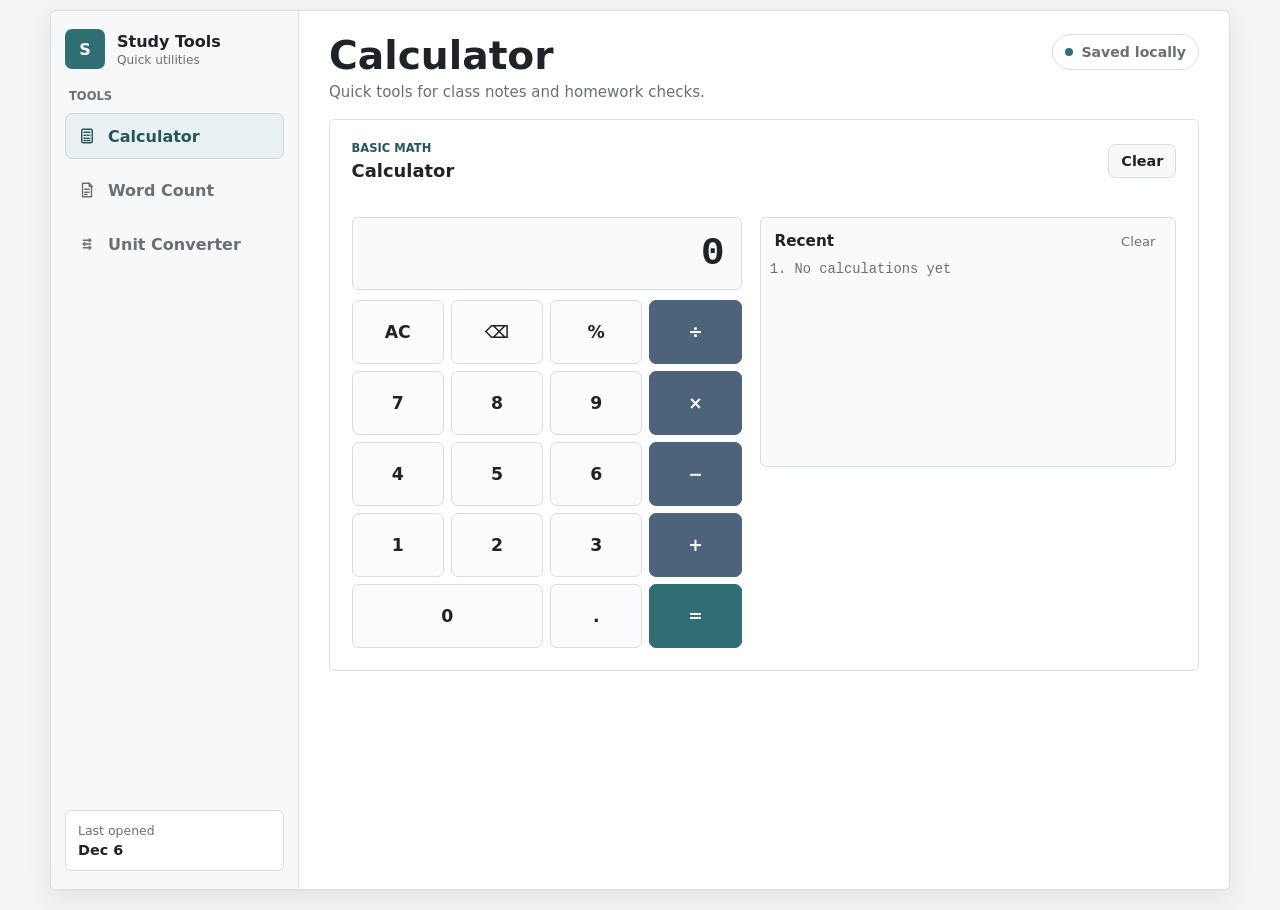
==== index.html @ 88765aec "Add website files" ====
<!doctype html>
<html lang="en">
  <head>
    <meta charset="UTF-8" />
    <meta name="viewport" content="width=device-width, initial-scale=1.0" />
    <meta
      name="description"
      content="A simple student tools page with a calculator and word counter."
    />
    <title>Study Tools</title>
    <link rel="icon" href="assets/favicon.svg" type="image/svg+xml" />
    <link rel="stylesheet" href="styles.css" />
  </head>
  <body>
    <main class="app-shell">
      <aside class="sidebar" aria-label="Tools">
        <a class="brand" href="#" aria-label="Study Tools home">
          <span class="brand-mark" aria-hidden="true">S</span>
          <span>
            <strong>Study Tools</strong>
            <small>Quick utilities</small>
          </span>
        </a>

        <nav class="tool-nav" aria-label="Tool navigation">
          <p class="nav-label">Tools</p>
          <button class="nav-item active" type="button" data-tool="calculator">
            <svg viewBox="0 0 24 24" aria-hidden="true">
              <rect x="5" y="3" width="14" height="18" rx="2" />
              <path d="M8 7h8M8 11h2M12 11h2M16 11h.01M8 15h2M12 15h2M16 15h.01M8 18h2M12 18h4" />
            </svg>
            <span>Calculator</span>
          </button>

          <button class="nav-item" type="button" data-tool="word-count">
            <svg viewBox="0 0 24 24" aria-hidden="true">
              <path d="M6 3h9l3 3v15H6z" />
              <path d="M15 3v4h4M9 11h6M9 15h6M9 18h3" />
            </svg>
            <span>Word Count</span>
          </button>

          <button class="nav-item" type="button" data-tool="unit-converter">
            <svg viewBox="0 0 24 24" aria-hidden="true">
              <path d="M7 7h10M7 12h10M7 17h10" />
              <path d="m15 5 2 2-2 2M9 10l-2 2 2 2M15 15l2 2-2 2" />
            </svg>
            <span>Unit Converter</span>
          </button>

        </nav>

        <div class="sidebar-note">
          <span>Last opened</span>
          <strong id="lastOpened">Today</strong>
        </div>
      </aside>

      <section class="content-area">
        <header class="topbar">
          <div>
            <h1 id="toolTitle">Calculator</h1>
            <p class="page-note">Quick tools for class notes and homework checks.</p>
          </div>
          <div class="status-pill" aria-label="Current mode">
            <span></span>
            Saved locally
          </div>
        </header>

        <section class="tool-panel active" id="calculator" aria-labelledby="calculator-title">
          <div class="tool-intro">
            <div>
              <p class="eyebrow">Basic math</p>
              <h2 id="calculator-title">Calculator</h2>
            </div>
            <button class="ghost-button" type="button" id="clearCalculator">Clear</button>
          </div>

          <div class="calculator">
            <output class="calc-display" id="calcDisplay" aria-live="polite">0</output>
            <div class="calc-keys" aria-label="Calculator keys">
              <button type="button" data-action="clear">AC</button>
              <button type="button" data-action="backspace">⌫</button>
              <button type="button" data-value="%">%</button>
              <button class="operator" type="button" data-value="/">÷</button>

              <button type="button" data-value="7">7</button>
              <button type="button" data-value="8">8</button>
              <button type="button" data-value="9">9</button>
              <button class="operator" type="button" data-value="*">×</button>

              <button type="button" data-value="4">4</button>
              <button type="button" data-value="5">5</button>
              <button type="button" data-value="6">6</button>
              <button class="operator" type="button" data-value="-">−</button>

              <button type="button" data-value="1">1</button>
              <button type="button" data-value="2">2</button>
              <button type="button" data-value="3">3</button>
              <button class="operator" type="button" data-value="+">+</button>

              <button class="wide" type="button" data-value="0">0</button>
              <button type="button" data-value=".">.</button>
              <button class="equals" type="button" data-action="equals">=</button>
            </div>
          </div>

          <aside class="history-box" aria-label="Calculation history">
            <div class="history-header">
              <h3>Recent</h3>
              <button type="button" id="clearHistory">Clear</button>
            </div>
            <ol id="calcHistory">
              <li>No calculations yet</li>
            </ol>
          </aside>
        </section>

        <section class="tool-panel" id="word-count" aria-labelledby="word-count-title">
          <div class="tool-intro">
            <div>
              <p class="eyebrow">Writing helper</p>
              <h2 id="word-count-title">Word Count</h2>
            </div>
            <button class="ghost-button" type="button" id="clearText">Clear text</button>
          </div>

          <textarea
            id="textInput"
            class="text-input"
            spellcheck="true"
            placeholder="Paste or type your text here..."
            aria-label="Text to count"
          ></textarea>

          <div class="text-toolbar">
            <span id="textStatus">Unsaved draft</span>
            <span>Average: 220 words/min</span>
          </div>

          <div class="stats-grid" aria-label="Text statistics">
            <article>
              <span>Words</span>
              <strong id="wordTotal">0</strong>
            </article>
            <article>
              <span>Characters</span>
              <strong id="charTotal">0</strong>
            </article>
            <article>
              <span>Sentences</span>
              <strong id="sentenceTotal">0</strong>
            </article>
            <article>
              <span>Reading time</span>
              <strong id="readingTime">0 min</strong>
            </article>
          </div>
        </section>

        <section class="tool-panel" id="unit-converter" aria-labelledby="unit-converter-title">
          <div class="tool-intro">
            <div>
              <p class="eyebrow">Common units</p>
              <h2 id="unit-converter-title">Unit Converter</h2>
            </div>
            <button class="ghost-button" type="button" id="resetConverter">Reset</button>
          </div>

          <div class="converter-grid">
            <label class="form-field">
              <span>Category</span>
              <select id="unitCategory">
                <option value="length">Length</option>
                <option value="mass">Mass</option>
                <option value="temperature">Temperature</option>
              </select>
            </label>

            <label class="form-field">
              <span>Value</span>
              <input id="unitValue" type="number" inputmode="decimal" value="1" />
            </label>

            <label class="form-field">
              <span>From</span>
              <select id="fromUnit"></select>
            </label>

            <label class="form-field">
              <span>To</span>
              <select id="toUnit"></select>
            </label>
          </div>

          <div class="conversion-result" aria-live="polite">
            <span>Result</span>
            <strong id="conversionResult">1 meter = 100 centimeters</strong>
          </div>

          <div class="common-conversions" aria-label="Common conversions">
            <h3>Common conversions</h3>
            <div id="commonConversions"></div>
          </div>
        </section>

      </section>
    </main>

    <section class="arcade-screen is-hidden" id="arcadeScreen" aria-label="Arcade page">
      <div class="arcade-main">
        <header class="arcade-topbar">
          <div>
            <p>Arcade</p>
            <h2>Game Library</h2>
          </div>

          <div class="arcade-actions">
            <label class="arcade-search">
              <span>Search games</span>
              <input id="gameSearch" type="search" placeholder="Search" autocomplete="off" />
            </label>
            <button class="arcade-close" type="button" id="closeArcade">Back to tools</button>
          </div>
        </header>

        <main class="arcade-layout">
          <section class="game-browser" id="gameBrowser" aria-label="Game library">
            <div class="arcade-section-head">
              <h3>Top picks for you</h3>
              <span>Click a card to play</span>
            </div>
            <div class="category-tabs" id="categoryTabs" aria-label="Game categories"></div>
            <div class="game-grid" id="gameGrid"></div>
          </section>

          <section class="game-player is-hidden" id="gamePlayer" aria-label="Game player">
            <div class="player-header">
              <div>
                <p id="activeGameCategory">Game</p>
                <h3 id="activeGameTitle">Select a game</h3>
              </div>
              <div>
                <button type="button" id="closeGame">Back to games</button>
                <button type="button" id="fullscreenGame">Fullscreen</button>
              </div>
            </div>
            <iframe
              id="gameFrame"
              title="Game player"
              loading="lazy"
              referrerpolicy="no-referrer"
              allow="fullscreen; gamepad; autoplay"
            ></iframe>
          </section>
        </main>
      </div>
    </section>

    <script src="script.js"></script>
  </body>
</html>
---- styles.css ----
:root {
  color-scheme: light;
  --bg: #f3f4f5;
  --surface: #ffffff;
  --surface-soft: #f7f8f9;
  --ink: #1f2328;
  --muted: #687076;
  --line: #d8dee4;
  --accent: #2f6f73;
  --accent-dark: #24575a;
  --blue: #4d6379;
  --shadow: 0 8px 24px rgba(31, 35, 40, 0.08);
  --radius: 6px;
  font-family:
    Inter, ui-sans-serif, system-ui, -apple-system, BlinkMacSystemFont, "Segoe UI",
    sans-serif;
}

* {
  box-sizing: border-box;
}

body {
  min-width: 320px;
  height: 100vh;
  margin: 0;
  overflow: hidden;
  color: var(--ink);
  background: var(--bg);
}

button,
input,
select,
textarea {
  font: inherit;
}

button {
  cursor: pointer;
}

.app-shell {
  display: grid;
  grid-template-columns: 248px minmax(0, 1fr);
  width: min(1180px, calc(100% - 20px));
  height: calc(100vh - 20px);
  margin: 10px auto;
  overflow: hidden;
  border: 1px solid var(--line);
  border-radius: var(--radius);
  background: var(--surface);
  box-shadow: var(--shadow);
}

.sidebar {
  display: flex;
  flex-direction: column;
  gap: 20px;
  padding: 18px 14px;
  border-right: 1px solid var(--line);
  background: #f6f8fa;
}

.brand {
  display: inline-flex;
  align-items: center;
  gap: 12px;
  color: inherit;
  text-decoration: none;
}

.brand-mark {
  display: grid;
  width: 40px;
  height: 40px;
  place-items: center;
  border-radius: 7px;
  color: #ffffff;
  background: var(--accent);
  font-weight: 780;
}

.brand strong,
.brand small {
  display: block;
}

.brand small {
  margin-top: 2px;
  color: var(--muted);
  font-size: 0.76rem;
}

.tool-nav {
  display: grid;
  gap: 8px;
}

.nav-label {
  grid-column: 1 / -1;
  margin: 0 0 2px 4px;
  color: var(--muted);
  font-size: 0.72rem;
  font-weight: 700;
  text-transform: uppercase;
}

.nav-item {
  display: flex;
  align-items: center;
  gap: 12px;
  min-height: 46px;
  padding: 0 12px;
  border: 1px solid transparent;
  border-radius: 7px;
  color: var(--muted);
  background: transparent;
  font-weight: 650;
  text-align: left;
}

.nav-item:hover {
  color: var(--ink);
  background: var(--surface-soft);
}

.nav-item.active {
  border-color: #c8d7d9;
  color: var(--accent-dark);
  background: #e9f1f2;
}

.nav-item svg {
  width: 18px;
  height: 18px;
  flex: 0 0 auto;
  fill: none;
  stroke: currentColor;
  stroke-linecap: round;
  stroke-linejoin: round;
  stroke-width: 1.9;
}

.is-hidden {
  display: none !important;
}

.sidebar-note {
  margin-top: auto;
  padding: 12px;
  border: 1px solid var(--line);
  border-radius: var(--radius);
  background: #ffffff;
}

.sidebar-note span,
.page-note,
.text-toolbar,
.history-box li {
  color: var(--muted);
}

.sidebar-note span {
  display: block;
  margin-bottom: 4px;
  font-size: 0.78rem;
}

.sidebar-note strong {
  display: block;
  font-size: 0.9rem;
}

.content-area {
  display: flex;
  flex-direction: column;
  min-width: 0;
  min-height: 0;
  padding: clamp(14px, 2.5vh, 24px) clamp(18px, 3vw, 30px);
}

.topbar {
  display: flex;
  align-items: flex-start;
  justify-content: space-between;
  gap: 18px;
  margin-bottom: clamp(12px, 2vh, 20px);
}

.eyebrow {
  margin: 0 0 5px;
  color: var(--accent-dark);
  font-size: 0.72rem;
  font-weight: 700;
  letter-spacing: 0;
  text-transform: uppercase;
}

h1,
h2,
p {
  margin-top: 0;
}

h1 {
  margin-bottom: 0;
  font-size: clamp(1.65rem, 4vw, 2.45rem);
  line-height: 1.1;
  letter-spacing: 0;
}

h2 {
  margin-bottom: 0;
  font-size: 1.12rem;
  letter-spacing: 0;
}

.page-note {
  margin: 6px 0 0;
  font-size: 0.94rem;
}

.status-pill {
  display: inline-flex;
  align-items: center;
  gap: 8px;
  min-height: 36px;
  padding: 0 12px;
  border: 1px solid var(--line);
  border-radius: 999px;
  color: var(--muted);
  background: var(--surface);
  font-size: 0.88rem;
  font-weight: 650;
  white-space: nowrap;
}

.status-pill span {
  width: 8px;
  height: 8px;
  border-radius: 999px;
  background: var(--accent);
}

.tool-panel {
  display: none;
  width: min(900px, 100%);
  max-height: 100%;
  padding: clamp(14px, 2.4vh, 22px);
  overflow: hidden;
  border: 1px solid var(--line);
  border-radius: var(--radius);
  background: var(--surface);
  box-shadow: none;
}

.tool-panel.active {
  display: block;
}

#calculator.tool-panel.active {
  display: grid;
}

.tool-intro {
  display: flex;
  align-items: center;
  justify-content: space-between;
  gap: 16px;
  margin-bottom: clamp(12px, 2vh, 18px);
}

#calculator .tool-intro {
  grid-column: 1 / -1;
}

.ghost-button {
  min-height: 34px;
  padding: 0 12px;
  border: 1px solid var(--line);
  border-radius: 7px;
  color: var(--ink);
  background: var(--surface-soft);
  font-size: 0.9rem;
  font-weight: 650;
}

.ghost-button:hover {
  border-color: rgba(25, 114, 120, 0.34);
}

#calculator {
  display: none;
  grid-template-columns: minmax(280px, 390px) minmax(220px, 1fr);
  gap: 18px;
  align-items: start;
}

.calculator {
  display: grid;
  gap: 10px;
  width: min(390px, 100%);
}

.calc-display {
  display: block;
  min-height: 64px;
  padding: 12px 16px;
  overflow-x: auto;
  border: 1px solid var(--line);
  border-radius: var(--radius);
  color: var(--ink);
  background: #f8fafb;
  font-family: "SFMono-Regular", Consolas, "Liberation Mono", monospace;
  font-size: clamp(1.45rem, 5vh, 2.45rem);
  font-weight: 600;
  line-height: 1.2;
  text-align: right;
  white-space: nowrap;
}

.calc-keys {
  display: grid;
  grid-template-columns: repeat(4, minmax(0, 1fr));
  grid-auto-rows: clamp(46px, 8vh, 64px);
  gap: 7px;
}

.calc-keys button {
  min-width: 0;
  min-height: 0;
  border: 1px solid var(--line);
  border-radius: 7px;
  color: var(--ink);
  background: #f9fbfc;
  font-size: 1.08rem;
  font-weight: 650;
}

.calc-keys button:hover {
  background: var(--surface-soft);
}

.calc-keys .operator {
  color: #ffffff;
  border-color: var(--blue);
  background: var(--blue);
}

.calc-keys .equals {
  color: #ffffff;
  border-color: var(--accent);
  background: var(--accent);
}

.calc-keys .wide {
  grid-column: span 2;
}

.text-input {
  display: block;
  width: 100%;
  height: clamp(190px, 39vh, 310px);
  min-height: 0;
  padding: 18px;
  resize: vertical;
  border: 1px solid var(--line);
  border-radius: var(--radius);
  color: var(--ink);
  background: #f8fafb;
  font-size: 1rem;
  line-height: 1.6;
  outline: none;
}

.converter-grid {
  display: grid;
  grid-template-columns: repeat(2, minmax(0, 1fr));
  gap: 14px;
}

.form-field {
  display: grid;
  gap: 7px;
}

.form-field span {
  color: var(--muted);
  font-size: 0.84rem;
  font-weight: 650;
}

.form-field input,
.form-field select {
  width: 100%;
  min-height: 42px;
  padding: 0 11px;
  border: 1px solid var(--line);
  border-radius: var(--radius);
  color: var(--ink);
  background: #f8fafb;
}

.form-field input:focus,
.form-field select:focus {
  border-color: rgba(25, 114, 120, 0.56);
  box-shadow: 0 0 0 3px rgba(25, 114, 120, 0.12);
  outline: none;
}

.conversion-result {
  display: grid;
  gap: 8px;
  margin-top: 18px;
  padding: 16px;
  border: 1px solid #c8d7d9;
  border-radius: var(--radius);
  background: #f3f8f8;
}

.conversion-result span {
  color: var(--muted);
  font-size: 0.82rem;
  font-weight: 650;
}

.conversion-result strong {
  overflow-wrap: anywhere;
  font-size: clamp(1.1rem, 3vw, 1.55rem);
}

.common-conversions {
  margin-top: 18px;
  padding: 14px;
  border: 1px solid var(--line);
  border-radius: var(--radius);
  background: #f8fafb;
}

.common-conversions h3 {
  margin: 0 0 10px;
  font-size: 0.95rem;
}

.common-conversions div {
  display: grid;
  grid-template-columns: repeat(3, minmax(0, 1fr));
  gap: 8px;
}

.common-conversions button {
  min-height: 40px;
  padding: 0 10px;
  border: 1px solid var(--line);
  border-radius: var(--radius);
  color: var(--ink);
  background: #ffffff;
  font-size: 0.86rem;
  text-align: left;
}

.common-conversions button:hover {
  background: var(--surface-soft);
}

.arcade-screen {
  position: fixed;
  inset: 0;
  z-index: 50;
  display: block;
  background: #000000;
  color: #f6f7f9;
}

.arcade-main {
  display: flex;
  width: 100%;
  height: 100%;
  min-width: 0;
  min-height: 0;
  flex-direction: column;
  background: #090a11;
}

.arcade-topbar {
  display: flex;
  align-items: center;
  justify-content: space-between;
  gap: 18px;
  min-height: 70px;
  padding: 16px 26px 8px;
  background: #090a11;
}

.arcade-topbar p,
.player-header p {
  margin: 0 0 4px;
  color: rgba(255, 255, 255, 0.56);
  font-size: 0.76rem;
  font-weight: 700;
  text-transform: uppercase;
}

.arcade-topbar h2,
.player-header h3 {
  margin: 0;
  color: #ffffff;
  letter-spacing: 0;
}

.arcade-actions {
  display: flex;
  align-items: end;
  gap: 10px;
}

.arcade-search {
  display: grid;
  gap: 6px;
}

.arcade-search span {
  color: rgba(255, 255, 255, 0.48);
  font-size: 0.72rem;
  font-weight: 700;
}

.arcade-search input {
  width: min(280px, 42vw);
  min-height: 36px;
  padding: 0 12px;
  border: 1px solid #26283a;
  border-radius: 8px;
  color: #ffffff;
  background: rgba(255, 255, 255, 0.08);
  outline: none;
}

.arcade-search input:focus {
  border-color: rgba(255, 255, 255, 0.34);
}

.arcade-close,
.player-header button {
  min-height: 36px;
  padding: 0 12px;
  border: 1px solid rgba(255, 255, 255, 0.18);
  border-radius: var(--radius);
  color: rgba(255, 255, 255, 0.72);
  background: rgba(255, 255, 255, 0.06);
  font-size: 0.88rem;
}

.arcade-close:hover,
.player-header button:hover {
  color: #ffffff;
  background: rgba(255, 255, 255, 0.12);
}

.arcade-layout {
  display: grid;
  grid-template-columns: minmax(0, 1fr);
  min-height: 0;
  flex: 1;
  padding: 0 26px 24px;
  overflow: hidden;
}

.game-browser {
  display: grid;
  grid-template-rows: auto auto minmax(0, 1fr);
  gap: 12px;
  min-height: 0;
}

.arcade-section-head {
  display: flex;
  align-items: center;
  justify-content: space-between;
  gap: 16px;
}

.arcade-section-head h3 {
  margin: 0;
  color: #f6f7f9;
  font-size: 1.15rem;
}

.arcade-section-head span {
  color: rgba(255, 255, 255, 0.56);
  font-size: 0.9rem;
  font-weight: 700;
}

.category-tabs {
  display: flex;
  gap: 8px;
  overflow-x: auto;
  padding-bottom: 2px;
}

.category-tabs button {
  min-height: 34px;
  padding: 0 12px;
  border: 1px solid #26283a;
  border-radius: 999px;
  color: rgba(255, 255, 255, 0.68);
  background: rgba(255, 255, 255, 0.06);
  white-space: nowrap;
}

.category-tabs button.active {
  border-color: #2f6f73;
  color: #ffffff;
  background: #2f6f73;
}

.game-grid {
  display: grid;
  grid-template-columns: repeat(6, minmax(154px, 1fr));
  grid-auto-rows: 118px;
  gap: 12px;
  align-content: start;
  overflow: auto;
  padding: 0 4px 18px 0;
}

.game-card {
  position: relative;
  display: block;
  min-height: 0;
  padding: 0;
  overflow: hidden;
  border: 0;
  border-radius: 8px;
  color: #ffffff;
  background: #12131c;
  text-align: left;
}

.game-card:hover {
  transform: translateY(-1px);
  filter: brightness(1.08);
}

.game-card img {
  display: block;
  width: 100%;
  height: 100%;
  object-fit: cover;
  background: #181818;
}

.game-card div {
  position: absolute;
  inset: auto 0 0;
  display: grid;
  gap: 3px;
  padding: 34px 12px 10px;
  background: linear-gradient(180deg, transparent, rgba(0, 0, 0, 0.78));
}

.game-card h3 {
  margin: 0;
  font-size: 1rem;
}

.game-card p {
  margin: 0;
  color: rgba(255, 255, 255, 0.72);
  font-size: 0.82rem;
}

.game-card.hero {
  grid-column: span 2;
  grid-row: span 2;
}

.game-card.wide {
  grid-column: span 2;
}

.game-card.hero h3 {
  font-size: 2.05rem;
  letter-spacing: 0;
  text-shadow: 0 3px 0 rgba(0, 0, 0, 0.6);
}

.game-card.live::before,
.game-card.placeholder::before {
  position: absolute;
  top: 8px;
  left: 8px;
  z-index: 1;
  min-height: 26px;
  padding: 4px 10px;
  border-radius: 7px;
  color: #ffffff;
  font-size: 0.8rem;
  font-weight: 800;
}

.game-card.live::before {
  content: "Play";
  background: #2f6f73;
}

.game-card.placeholder::before {
  content: "Soon";
  background: rgba(0, 0, 0, 0.58);
}

.empty-games {
  margin: 0;
  padding: 18px;
  border: 1px solid rgba(255, 255, 255, 0.1);
  border-radius: 8px;
  color: rgba(255, 255, 255, 0.58);
  background: #101010;
}

.game-player {
  display: grid;
  grid-template-rows: auto minmax(0, 1fr);
  min-height: 0;
  border: 1px solid rgba(255, 255, 255, 0.1);
  border-radius: 8px;
  overflow: hidden;
  background: #050505;
}

.player-header {
  display: flex;
  align-items: center;
  justify-content: space-between;
  gap: 12px;
  padding: 14px;
  border-bottom: 1px solid rgba(255, 255, 255, 0.1);
}

.player-header div:last-child {
  display: flex;
  gap: 8px;
}

.game-player iframe {
  width: 100%;
  height: 100%;
  min-height: 420px;
  border: 0;
  background: #000000;
}

.history-box {
  min-height: 250px;
  padding: 14px;
  border: 1px solid var(--line);
  border-radius: var(--radius);
  background: #f8fafb;
}

.history-header {
  display: flex;
  align-items: center;
  justify-content: space-between;
  gap: 12px;
  margin-bottom: 10px;
}

.history-header h3 {
  margin: 0;
  font-size: 0.95rem;
}

.history-header button {
  border: 0;
  color: var(--muted);
  background: transparent;
  font-size: 0.82rem;
}

.history-box ol {
  display: grid;
  gap: 8px;
  margin: 0;
  padding-left: 20px;
}

.history-box li {
  font-family: "SFMono-Regular", Consolas, "Liberation Mono", monospace;
  font-size: 0.86rem;
  line-height: 1.45;
}

.text-toolbar {
  display: flex;
  justify-content: space-between;
  gap: 12px;
  margin-top: 8px;
  font-size: 0.82rem;
}

.text-input:focus {
  border-color: rgba(25, 114, 120, 0.56);
  box-shadow: 0 0 0 3px rgba(25, 114, 120, 0.12);
}

.stats-grid {
  display: grid;
  grid-template-columns: repeat(4, minmax(0, 1fr));
  gap: 12px;
  margin-top: 12px;
}

.stats-grid article {
  min-height: 78px;
  padding: 12px;
  border: 1px solid var(--line);
  border-radius: var(--radius);
  background: #ffffff;
}

.stats-grid span {
  display: block;
  margin-bottom: 10px;
  color: var(--muted);
  font-size: 0.84rem;
  font-weight: 650;
}

.stats-grid strong {
  display: block;
  overflow-wrap: anywhere;
  font-size: clamp(1.35rem, 4vw, 2rem);
}

@media (max-width: 760px) {
  body {
    height: auto;
    min-height: 100vh;
    overflow: auto;
  }

  .app-shell {
    grid-template-columns: 1fr;
    width: min(100% - 20px, 760px);
    height: auto;
    min-height: calc(100vh - 20px);
    margin: 10px auto;
  }

  .sidebar {
    gap: 14px;
    padding: 14px;
    border-right: 0;
    border-bottom: 1px solid var(--line);
  }

  .tool-nav {
    grid-template-columns: repeat(3, minmax(0, 1fr));
  }

  .nav-item {
    justify-content: center;
  }

  .content-area {
    padding: 16px;
  }

  .topbar {
    align-items: stretch;
    flex-direction: column;
  }

  .status-pill {
    width: fit-content;
  }

  .tool-panel {
    width: 100%;
    overflow: visible;
  }

  #calculator.active {
    grid-template-columns: 1fr;
  }

  .stats-grid {
    grid-template-columns: repeat(2, minmax(0, 1fr));
  }

  .converter-grid,
  .common-conversions div {
    grid-template-columns: 1fr;
  }

  .arcade-topbar {
    align-items: stretch;
    flex-direction: column;
  }

  .arcade-actions {
    align-items: stretch;
  }

  .arcade-search,
  .arcade-search input {
    width: 100%;
  }
}

@media (max-width: 480px) {
  .brand {
    justify-content: center;
  }

  .nav-item {
    gap: 8px;
    padding-inline: 8px;
    font-size: 0.9rem;
  }

  .nav-item svg {
    display: none;
  }

  .tool-intro {
    align-items: flex-start;
    flex-direction: column;
  }

  .stats-grid {
    grid-template-columns: 1fr;
  }
}
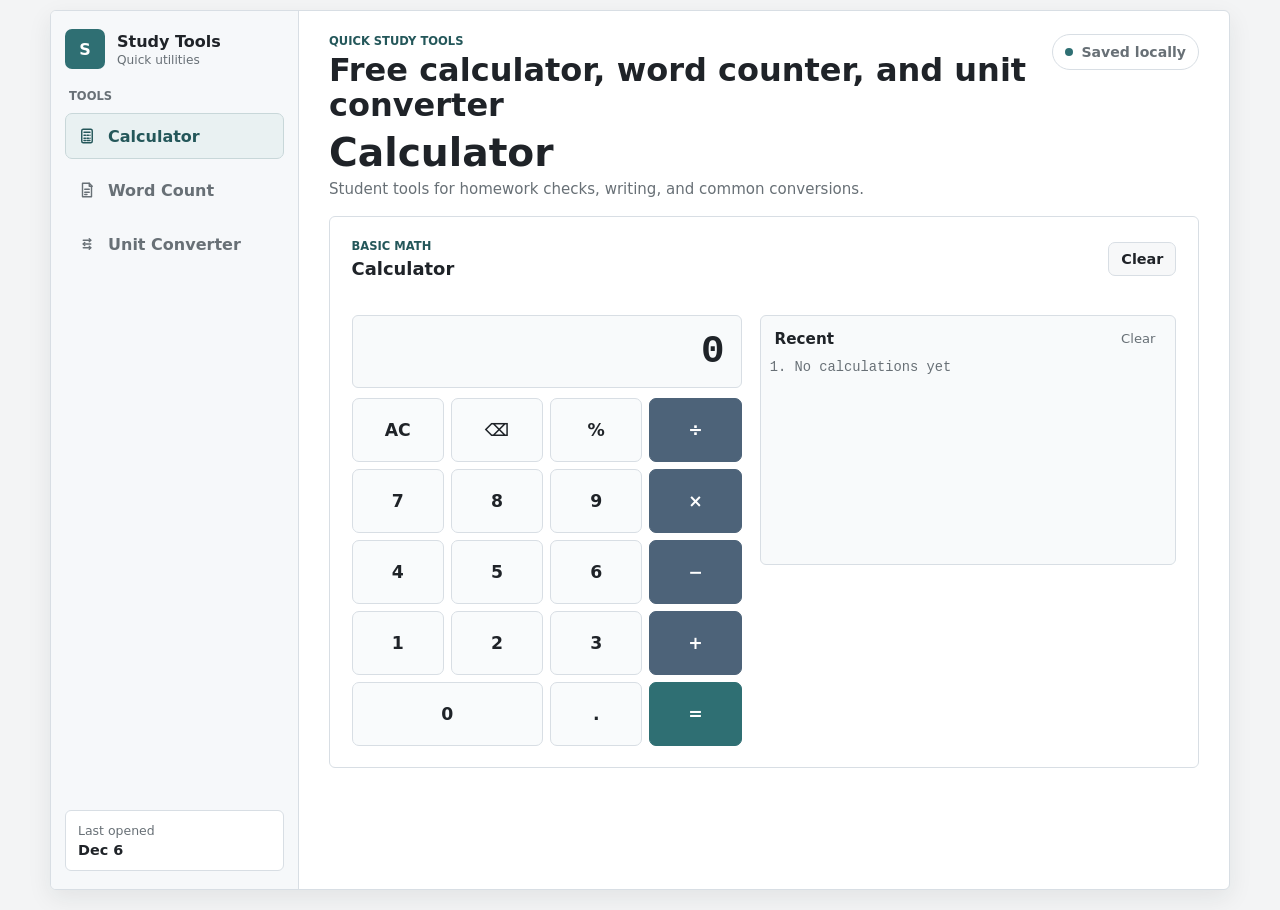
==== commit 7dc707b9: "Improve homepage SEO structure" ====
--- a/index.html
+++ b/index.html
@@ -5,11 +5,62 @@
     <meta name="viewport" content="width=device-width, initial-scale=1.0" />
     <meta
       name="description"
-      content="A simple student tools page with a calculator and word counter."
+      content="Quick Study is a free student toolbox with a calculator, word counter, and unit converter for fast homework checks and class notes."
     />
-    <title>Study Tools</title>
+    <meta
+      name="keywords"
+      content="study tools, calculator, word counter, unit converter, homework tools, student tools"
+    />
+    <meta name="author" content="Quick-Study Guy" />
+    <meta name="robots" content="index, follow, max-image-preview:large" />
+    <meta name="googlebot" content="index, follow, max-image-preview:large" />
+    <meta name="theme-color" content="#111827" />
+    <link rel="canonical" href="https://quick-study.pages.dev/" />
+    <meta property="og:type" content="website" />
+    <meta property="og:url" content="https://quick-study.pages.dev/" />
+    <meta property="og:title" content="Quick Study Tools - Calculator, Word Counter, Unit Converter" />
+    <meta
+      property="og:description"
+      content="Use quick student tools for calculations, word counts, and unit conversions in one clean browser page."
+    />
+    <meta property="og:site_name" content="Quick Study Tools" />
+    <meta property="og:image" content="https://quick-study.pages.dev/assets/favicon.svg" />
+    <meta property="og:image:alt" content="Quick Study Tools icon" />
+    <meta name="twitter:card" content="summary" />
+    <meta name="twitter:title" content="Quick Study Tools" />
+    <meta
+      name="twitter:description"
+      content="A free calculator, word counter, and unit converter for students."
+    />
+    <meta name="twitter:image" content="https://quick-study.pages.dev/assets/favicon.svg" />
+    <title>Quick Study Tools - Calculator, Word Counter, Unit Converter</title>
     <link rel="icon" href="assets/favicon.svg" type="image/svg+xml" />
     <link rel="stylesheet" href="styles.css" />
+    <script type="application/ld+json">
+      {
+        "@context": "https://schema.org",
+        "@type": "WebApplication",
+        "name": "Quick Study Tools",
+        "url": "https://quick-study.pages.dev/",
+        "description": "A free student toolbox with a calculator, word counter, and unit converter.",
+        "applicationCategory": "EducationalApplication",
+        "operatingSystem": "Any",
+        "offers": {
+          "@type": "Offer",
+          "price": "0",
+          "priceCurrency": "USD"
+        }
+      }
+    </script>
+    <script type="application/ld+json">
+      {
+        "@context": "https://schema.org",
+        "@type": "WebSite",
+        "name": "Quick Study Tools",
+        "url": "https://quick-study.pages.dev/",
+        "description": "A free calculator, word counter, and unit converter for students."
+      }
+    </script>
   </head>
   <body>
     <main class="app-shell">
@@ -59,8 +110,10 @@
       <section class="content-area">
         <header class="topbar">
           <div>
-            <h1 id="toolTitle">Calculator</h1>
-            <p class="page-note">Quick tools for class notes and homework checks.</p>
+            <p class="eyebrow">Quick Study Tools</p>
+            <h1 class="page-title">Free calculator, word counter, and unit converter</h1>
+            <p id="toolTitle" class="tool-title">Calculator</p>
+            <p class="page-note">Student tools for homework checks, writing, and common conversions.</p>
           </div>
           <div class="status-pill" aria-label="Current mode">
             <span></span>
--- a/styles.css
+++ b/styles.css
@@ -203,9 +203,9 @@
   margin-top: 0;
 }
 
-h1 {
+.page-title {
   margin-bottom: 0;
-  font-size: clamp(1.65rem, 4vw, 2.45rem);
+  font-size: clamp(1.4rem, 3vw, 2rem);
   line-height: 1.1;
   letter-spacing: 0;
 }
@@ -213,6 +213,14 @@
 h2 {
   margin-bottom: 0;
   font-size: 1.12rem;
+  letter-spacing: 0;
+}
+
+.tool-title {
+  margin: 8px 0 0;
+  font-size: clamp(1.65rem, 4vw, 2.45rem);
+  font-weight: 700;
+  line-height: 1.1;
   letter-spacing: 0;
 }
 
